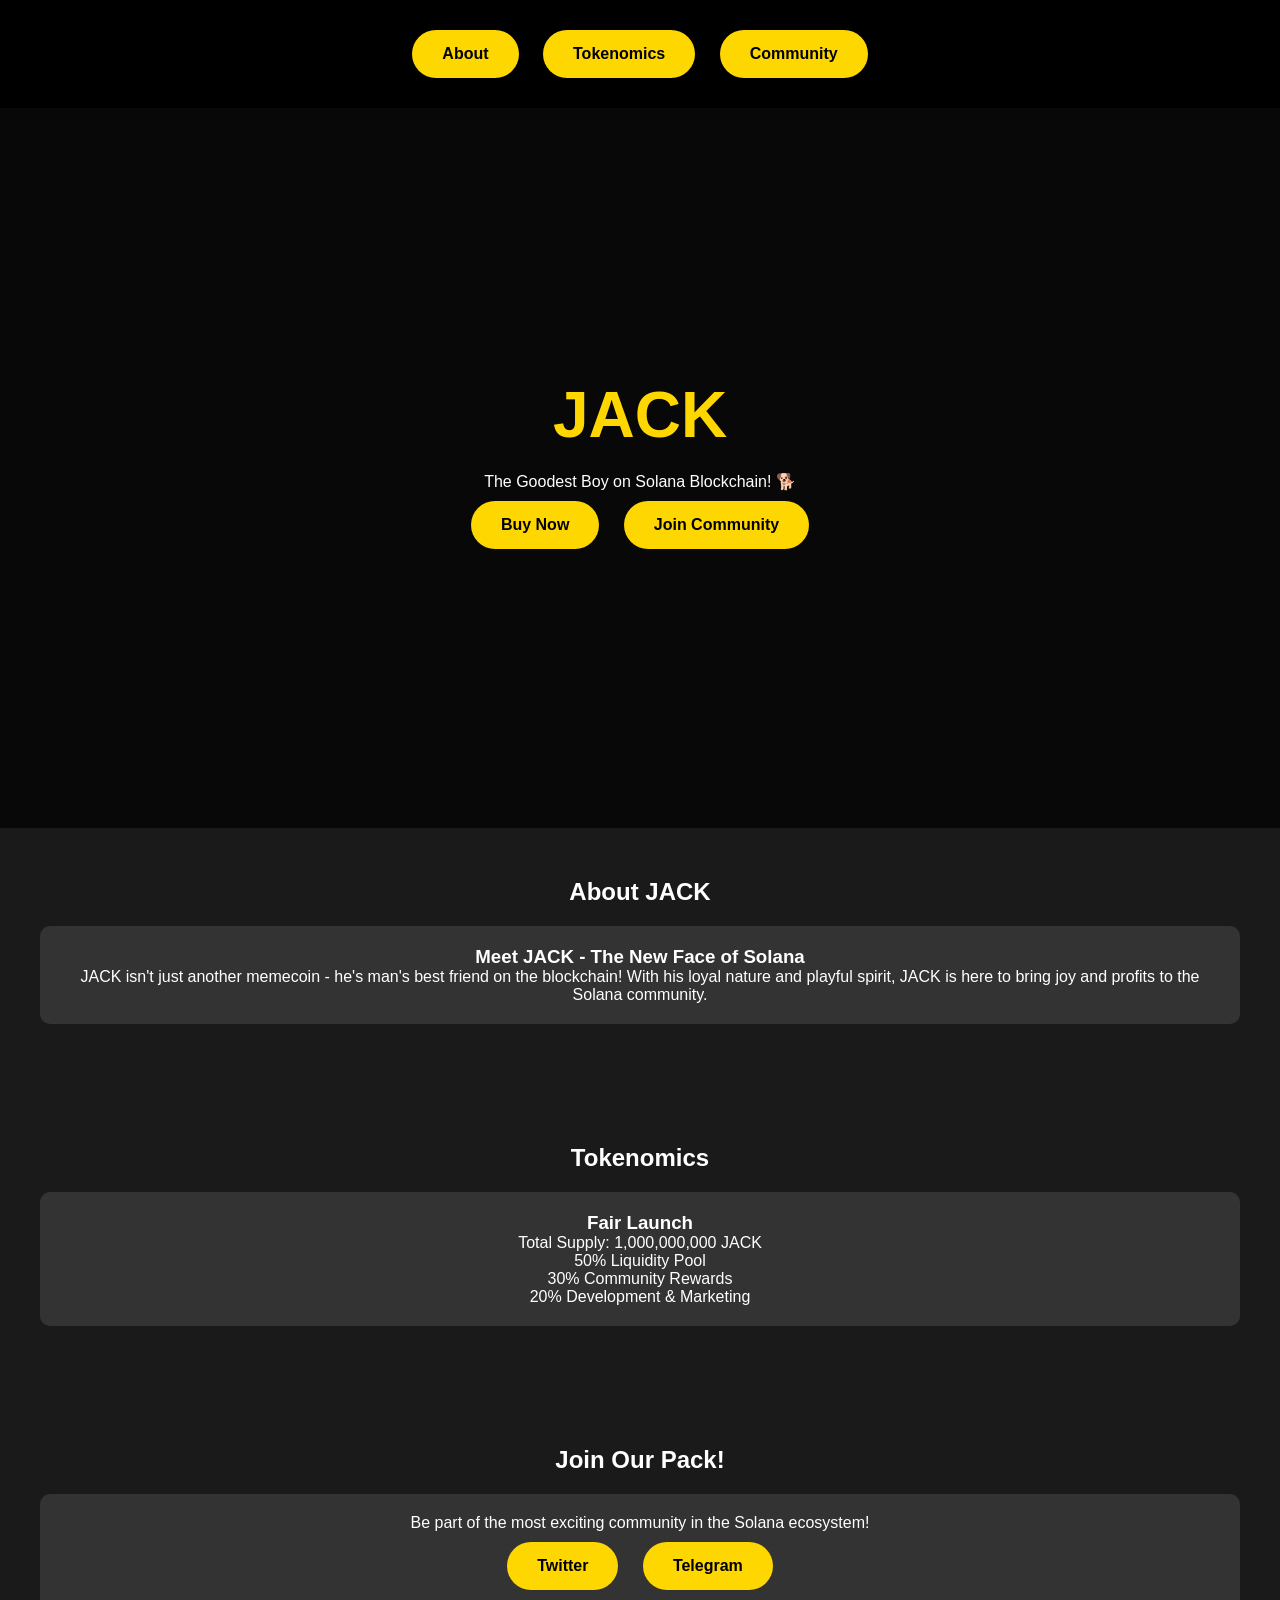
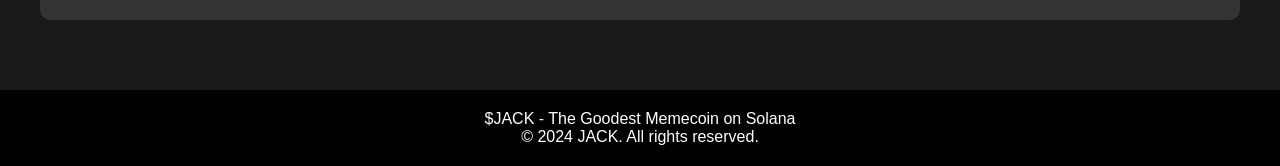
==== index.html @ 8945e599 "ajout de l'index html" ====
<!DOCTYPE html>
<meta name="twitter:card" content="summary_large_image">
<meta name="twitter:site" content="@duberman_gamer">
<meta name="twitter:creator" content="@duberman_gamer">
<html lang="en">
<head>
    <meta charset="UTF-8">
    <meta name="viewport" content="width=device-width, initial-scale=1.0">
    <title>JACK - The Memecoin</title>
    <style>
        * {
            margin: 0;
            padding: 0;
            box-sizing: border-box;
            font-family: 'Arial', sans-serif;
        }
        
        body {
            background-color: #1a1a1a;
            color: white;
        }

        header {
            background-color: #000;
            padding: 20px;
            text-align: center;
        }

        .hero {
            min-height: 80vh;
            display: flex;
            align-items: center;
            justify-content: center;
            background: linear-gradient(rgba(0,0,0,0.7), rgba(0,0,0,0.7)), url('https://i.ibb.co/PhYPQwb/photo-2024-10-30-21-39-14.jpg');
            background-size: cover;
            background-position: center;
            text-align: center;
            padding: 20px;
        }

        .hero-content h1 {
            font-size: 4em;
            margin-bottom: 20px;
            color: #FFD700;
        }

        .features {
            padding: 50px 20px;
            text-align: center;
        }

        .feature-box {
            margin: 20px;
            padding: 20px;
            background-color: #333;
            border-radius: 10px;
        }

        .cta-button {
            display: inline-block;
            padding: 15px 30px;
            background-color: #FFD700;
            color: #000;
            text-decoration: none;
            border-radius: 25px;
            font-weight: bold;
            margin: 10px;
            transition: transform 0.3s;
        }

        .cta-button:hover {
            transform: scale(1.1);
        }

        footer {
            background-color: #000;
            padding: 20px;
            text-align: center;
        }
    </style>
</head>
<body>
    <header>
        <nav>
            <a href="#about" class="cta-button">About</a>
            <a href="#tokenomics" class="cta-button">Tokenomics</a>
            <a href="#community" class="cta-button">Community</a>
        </nav>
    </header>

    <section class="hero">
        <div class="hero-content">
            <h1>JACK</h1>
            <p>The Goodest Boy on Solana Blockchain! 🐕</p>
            <a href="https://pump.fun/board" class="cta-button">Buy Now</a>
            <a href="https://t.me/JACKsola" class="cta-button">Join Community</a>
        </div>
    </section>

    <section class="features" id="about">
        <h2>About JACK</h2>
        <div class="feature-box">
            <h3>Meet JACK - The New Face of Solana</h3>
            <p>JACK isn't just another memecoin - he's man's best friend on the blockchain! With his loyal nature and playful spirit, JACK is here to bring joy and profits to the Solana community.</p>
        </div>
    </section>

    <section class="features" id="tokenomics">
        <h2>Tokenomics</h2>
        <div class="feature-box">
            <h3>Fair Launch</h3>
            <p>Total Supply: 1,000,000,000 JACK</p>
            <p>50% Liquidity Pool</p>
            <p>30% Community Rewards</p>
            <p>20% Development & Marketing</p>
        </div>
    </section>

    <section class="features" id="community">
        <h2>Join Our Pack!</h2>
        <div class="feature-box">
            <p>Be part of the most exciting community in the Solana ecosystem!</p>
            <a href="https://x.com/duberman_gamer" class="cta-button">Twitter</a>
            <a href="https://t.me/JACKsola" class="cta-button">Telegram</a>
        </div>
    </section>

    <footer>
        <p>$JACK - The Goodest Memecoin on Solana</p>
        <p>© 2024 JACK. All rights reserved.</p>
    </footer>
</body>
</html>
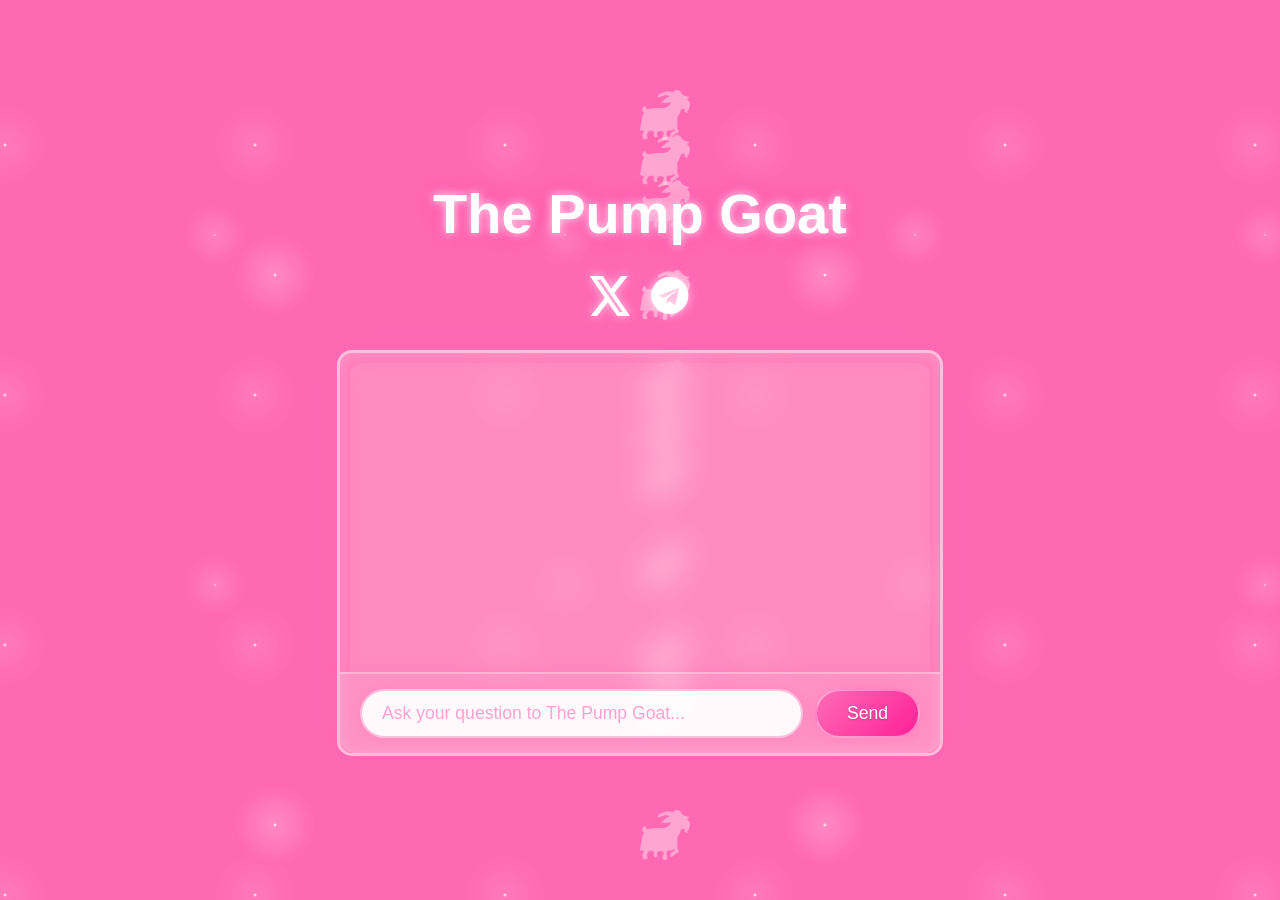
==== commit 39443351: "fatch" ====
--- a/index.html
+++ b/index.html
@@ -1,133 +1,115 @@
 <!DOCTYPE html>
-<meta name="twitter:card" content="summary_large_image">
-<meta name="twitter:site" content="@duberman_gamer">
-<meta name="twitter:creator" content="@duberman_gamer">
-<html lang="en">
+<html>
 <head>
-    <meta charset="UTF-8">
-    <meta name="viewport" content="width=device-width, initial-scale=1.0">
-    <title>JACK - The Memecoin</title>
-    <style>
-        * {
-            margin: 0;
-            padding: 0;
-            box-sizing: border-box;
-            font-family: 'Arial', sans-serif;
-        }
+    <title>The Pump Goat</title>
+    <link rel="stylesheet" href="css/styles.css">
+    <link rel="icon" type="image/png" href="goat.png">
+</head>
+<body>
+    <div class="container">
+        <h1>The Pump Goat</h1>
         
-        body {
-            background-color: #1a1a1a;
-            color: white;
+        <!-- Ajout des logos sociaux -->
+        <div class="social-links">
+            <a href="https://twitter.com/ThePumpGoat" target="_blank" class="social-icon">
+                <img src="x-logo.png" alt="X (Twitter)" width="40" height="40">
+            </a>
+            <a href="https://t.me/ThePumpGoat" target="_blank" class="social-icon">
+                <img src="telegram-logo.png" alt="Telegram" width="40" height="40">
+            </a>
+        </div>
+
+        <div class="chat-container">
+            <div class="overlay" id="overlay"></div>
+            <div class="messages" id="messages">
+                <!-- Les messages s'afficheront ici -->
+            </div>
+            <div class="chat-box">
+                <input type="text" id="question" placeholder="Ask your question to The Pump Goat...">
+                <button type="submit" onclick="handleQuestion()">Send</button>
+            </div>
+        </div>
+        <img src="goat.png" class="goat" id="goat" alt="Spinning goat">
+        <img src="goat.png" class="background-goat goat1" alt="">
+        <img src="goat.png" class="background-goat goat2" alt="">
+        <img src="goat.png" class="background-goat goat3" alt="">
+        <img src="goat.png" class="background-goat goat4" alt="">
+        <img src="goat.png" class="background-goat goat5" alt="">
+        <img src="goat.png" class="background-goat goat6" alt="">
+        <img src="goat.png" class="background-goat goat7" alt="">
+        <img src="goat.png" class="background-goat goat8" alt="">
+        <img src="goat.png" class="background-goat goat9" alt="">
+        <img src="goat.png" class="background-goat goat10" alt="">
+        <img src="goat.png" class="background-goat goat11" alt="">
+    </div>
+
+    <script>
+        function handleQuestion() {
+            const question = document.getElementById('question').value;
+            if (!question.trim()) return;
+            
+            const goat = document.getElementById('goat');
+            const overlay = document.getElementById('overlay');
+            const messages = document.getElementById('messages');
+            
+            // Add user message
+            addMessage('user', question);
+            
+            // Clear input
+            document.getElementById('question').value = '';
+            
+            // Show spinning goat and overlay
+            goat.classList.add('spinning');
+            overlay.classList.add('active');
+            
+            // Simulate AI thinking time (3 seconds)
+            setTimeout(() => {
+                // Hide goat and overlay
+                goat.classList.remove('spinning');
+                overlay.classList.remove('active');
+                
+                // Generate and add AI response
+                const response = getAIResponse(question);
+                addMessage('ai', response);
+                
+                // Scroll to bottom
+                messages.scrollTop = messages.scrollHeight;
+            }, 3000);
         }
 
-        header {
-            background-color: #000;
-            padding: 20px;
-            text-align: center;
+        function addMessage(type, text) {
+            const messages = document.getElementById('messages');
+            const messageDiv = document.createElement('div');
+            messageDiv.classList.add('message', type);
+            messageDiv.textContent = text;
+            messages.appendChild(messageDiv);
         }
 
-        .hero {
-            min-height: 80vh;
-            display: flex;
-            align-items: center;
-            justify-content: center;
-            background: linear-gradient(rgba(0,0,0,0.7), rgba(0,0,0,0.7)), url('https://i.ibb.co/PhYPQwb/photo-2024-10-30-21-39-14.jpg');
-            background-size: cover;
-            background-position: center;
-            text-align: center;
-            padding: 20px;
+        function getAIResponse(question) {
+            const responses = [
+                "*BAAAAH!* As a wise goat, I can tell you with certainty: YES!",
+                "*munching on tin can* Hmm... My goat instincts say no to that one.",
+                "*headbutts the question* POAT SAYS YES! *jumps around excitedly*",
+                "*stops eating grass* Let me think... *BAAAAH!* Definitely not!",
+                "As the wisest goat in the gym, I'd say that's a great idea! *does a happy goat dance*",
+                "*flexes goat muscles* My pump-sense is tingling... YES!",
+                "*climbing on workout equipment* BAAAH! That's a negative from me!",
+                "Let me consult my goat wisdom... *chews on a protein bar* Absolutely yes!",
+                "*adjusts gym headband* As POAT, the strongest goat in the gym, I approve!",
+                "*takes pre-workout* BAAAAH! My energy levels say NO to that!",
+                "Hold my protein shake... *BAAAAH!* That's a brilliant idea!",
+                "*doing goat yoga* My inner balance tells me this is the way."
+            ];
+            return responses[Math.floor(Math.random() * responses.length)];
         }
 
-        .hero-content h1 {
-            font-size: 4em;
-            margin-bottom: 20px;
-            color: #FFD700;
-        }
-
-        .features {
-            padding: 50px 20px;
-            text-align: center;
-        }
-
-        .feature-box {
-            margin: 20px;
-            padding: 20px;
-            background-color: #333;
-            border-radius: 10px;
-        }
-
-        .cta-button {
-            display: inline-block;
-            padding: 15px 30px;
-            background-color: #FFD700;
-            color: #000;
-            text-decoration: none;
-            border-radius: 25px;
-            font-weight: bold;
-            margin: 10px;
-            transition: transform 0.3s;
-        }
-
-        .cta-button:hover {
-            transform: scale(1.1);
-        }
-
-        footer {
-            background-color: #000;
-            padding: 20px;
-            text-align: center;
-        }
-    </style>
-</head>
-<body>
-    <header>
-        <nav>
-            <a href="#about" class="cta-button">About</a>
-            <a href="#tokenomics" class="cta-button">Tokenomics</a>
-            <a href="#community" class="cta-button">Community</a>
-        </nav>
-    </header>
-
-    <section class="hero">
-        <div class="hero-content">
-            <h1>JACK</h1>
-            <p>The Goodest Boy on Solana Blockchain! 🐕</p>
-            <a href="https://pump.fun/board" class="cta-button">Buy Now</a>
-            <a href="https://t.me/JACKsola" class="cta-button">Join Community</a>
-        </div>
-    </section>
-
-    <section class="features" id="about">
-        <h2>About JACK</h2>
-        <div class="feature-box">
-            <h3>Meet JACK - The New Face of Solana</h3>
-            <p>JACK isn't just another memecoin - he's man's best friend on the blockchain! With his loyal nature and playful spirit, JACK is here to bring joy and profits to the Solana community.</p>
-        </div>
-    </section>
-
-    <section class="features" id="tokenomics">
-        <h2>Tokenomics</h2>
-        <div class="feature-box">
-            <h3>Fair Launch</h3>
-            <p>Total Supply: 1,000,000,000 JACK</p>
-            <p>50% Liquidity Pool</p>
-            <p>30% Community Rewards</p>
-            <p>20% Development & Marketing</p>
-        </div>
-    </section>
-
-    <section class="features" id="community">
-        <h2>Join Our Pack!</h2>
-        <div class="feature-box">
-            <p>Be part of the most exciting community in the Solana ecosystem!</p>
-            <a href="https://x.com/duberman_gamer" class="cta-button">Twitter</a>
-            <a href="https://t.me/JACKsola" class="cta-button">Telegram</a>
-        </div>
-    </section>
-
-    <footer>
-        <p>$JACK - The Goodest Memecoin on Solana</p>
-        <p>© 2024 JACK. All rights reserved.</p>
-    </footer>
+        // Ajout d'un event listener pour la touche Entrée
+        document.getElementById('question').addEventListener('keypress', function(event) {
+            if (event.key === 'Enter') {
+                event.preventDefault(); // Empêche le comportement par défaut de la touche Entrée
+                handleQuestion();
+            }
+        });
+    </script>
 </body>
 </html>
--- a/css/styles.css
+++ b/css/styles.css
@@ -0,0 +1,330 @@
+body {
+    display: flex;
+    justify-content: center;
+    align-items: center;
+    min-height: 100vh;
+    margin: 0;
+    font-family: Arial, sans-serif;
+    background-color: #ff69b4;
+    background-image: 
+        radial-gradient(white, rgba(255,255,255,.2) 2px, transparent 40px),
+        radial-gradient(white, rgba(255,255,255,.15) 1px, transparent 30px),
+        radial-gradient(white, rgba(255,255,255,.1) 2px, transparent 40px);
+    background-size: 550px 550px, 350px 350px, 250px 250px;
+    background-position: 0 0, 40px 60px, 130px 270px;
+    animation: twinkle 10s linear infinite;
+    position: relative;
+    overflow: hidden;
+}
+
+@keyframes twinkle {
+    0% {
+        background-position: 0 0, 40px 60px, 130px 270px;
+    }
+    100% {
+        background-position: 550px 550px, 390px 410px, 380px 520px;
+    }
+}
+
+.container {
+    text-align: center;
+}
+
+.chat-container {
+    width: 600px;
+    height: 400px;
+    display: flex;
+    flex-direction: column;
+    background-color: rgba(255, 192, 203, 0.25);
+    backdrop-filter: blur(15px);
+    border: 3px solid rgba(255, 255, 255, 0.5);
+    border-radius: 15px;
+    box-shadow: 0 0 25px rgba(255, 105, 180, 0.4),
+                inset 0 0 15px rgba(255, 255, 255, 0.2);
+    position: relative;
+}
+
+.messages {
+    flex: 1;
+    overflow-y: auto;
+    padding: 20px;
+    background-color: rgba(255, 255, 255, 0.1);
+    border-radius: 12px 12px 0 0;
+    margin: 10px 10px 0 10px;
+    box-shadow: inset 0 0 10px rgba(255, 105, 180, 0.2);
+    display: flex;
+    flex-direction: column;
+    align-items: center;
+}
+
+.message {
+    max-width: 70%;
+    padding: 12px 18px;
+    border-radius: 18px;
+    margin: 8px 0;
+    font-size: 1.1rem;
+    letter-spacing: 0.3px;
+    text-align: center;
+}
+
+.user {
+    background: linear-gradient(135deg, rgba(255, 105, 180, 0.9), rgba(255, 20, 147, 0.9));
+    color: white;
+    border: 2px solid rgba(255, 255, 255, 0.4);
+    box-shadow: 0 0 15px rgba(255, 105, 180, 0.3);
+    text-shadow: 0 1px 2px rgba(0, 0, 0, 0.2);
+    align-self: center;
+}
+
+.ai {
+    background: linear-gradient(135deg, rgba(255, 255, 255, 0.95), rgba(255, 192, 203, 0.95));
+    color: #333;
+    border: 2px solid rgba(255, 105, 180, 0.4);
+    box-shadow: 0 0 15px rgba(255, 255, 255, 0.3);
+    align-self: center;
+}
+
+.chat-box {
+    padding: 15px 20px;
+    background-color: rgba(255, 255, 255, 0.15);
+    border-top: 2px solid rgba(255, 255, 255, 0.3);
+    border-radius: 0 0 15px 15px;
+    display: flex;
+    gap: 12px;
+    box-shadow: 0 -5px 15px rgba(255, 105, 180, 0.1);
+    margin-top: auto;
+}
+
+.chat-box input[type="text"] {
+    flex-grow: 1;
+    padding: 12px 20px;
+    border: 2px solid rgba(255, 105, 180, 0.4);
+    border-radius: 25px;
+    font-size: 1.1rem;
+    background: rgba(255, 255, 255, 0.95);
+    color: #333;
+    transition: all 0.3s ease;
+    box-shadow: 0 0 10px rgba(255, 105, 180, 0.2);
+}
+
+.chat-box input[type="text"]:focus {
+    outline: none;
+    border-color: rgba(255, 105, 180, 0.8);
+    box-shadow: 0 0 20px rgba(255, 105, 180, 0.4);
+    background: white;
+}
+
+.chat-box input[type="text"]::placeholder {
+    color: rgba(255, 105, 180, 0.6);
+}
+
+button {
+    padding: 12px 30px;
+    font-size: 1.1rem;
+    background: linear-gradient(135deg, rgba(255, 105, 180, 0.9), rgba(255, 20, 147, 0.9));
+    color: white;
+    border: 2px solid rgba(255, 255, 255, 0.4);
+    border-radius: 25px;
+    cursor: pointer;
+    transition: all 0.3s ease;
+    box-shadow: 0 0 15px rgba(255, 105, 180, 0.3);
+    text-shadow: 0 1px 2px rgba(0, 0, 0, 0.2);
+}
+
+button:hover {
+    background: linear-gradient(135deg, rgba(255, 20, 147, 0.9), rgba(255, 105, 180, 0.9));
+    box-shadow: 0 0 20px rgba(255, 105, 180, 0.5);
+    transform: translateY(-2px);
+}
+
+button:active {
+    transform: translateY(1px);
+}
+
+.goat {
+    display: none;
+    width: 100px;
+    height: 100px;
+    position: static;
+    margin: 20px auto;
+    object-fit: contain;
+}
+
+/* Nouvelle classe pour l'animation */
+.goat.spinning {
+    display: block;
+    animation: spin 2s linear infinite;
+    filter: brightness(0) invert(1) drop-shadow(0 0 8px rgba(255, 255, 255, 0.9));
+}
+
+@keyframes spin {
+    from {
+        transform: rotate(0deg);
+    }
+    to {
+        transform: rotate(360deg);
+    }
+}
+
+/* Nouvel overlay pour l'effet grisé */
+.overlay {
+    display: none;
+    position: absolute;
+    top: 0;
+    left: 0;
+    right: 0;
+    bottom: 0;
+    background-color: rgba(0, 0, 0, 0.5); /* Fond semi-transparent */
+    border-radius: 10px;
+    pointer-events: none; /* Permet de cliquer à travers */
+}
+
+.overlay.active {
+    display: block;
+}
+
+/* Ajout des chèvres en arrière-plan */
+.background-goat {
+    position: fixed;
+    width: 50px;
+    height: 50px;
+    opacity: 0.4;  /* Augmentation de l'opacité */
+    z-index: -1;
+    filter: brightness(0) invert(1); /* Rend les chèvres blanches */
+    animation: glow 2s ease-in-out infinite alternate; /* Effet brillant */
+}
+
+@keyframes glow {
+    from {
+        filter: brightness(0) invert(1) drop-shadow(0 0 2px rgba(255, 255, 255, 0.7));
+    }
+    to {
+        filter: brightness(0) invert(1) drop-shadow(0 0 8px rgba(255, 255, 255, 0.9));
+    }
+}
+
+/* Animation pour chaque chèvre avec des points de départ aléatoires */
+.goat1 { animation: moveGoat1 20s linear infinite; top: 10%; animation-delay: -5s; }
+.goat2 { animation: moveGoat2 25s linear infinite; top: 30%; animation-delay: -12s; }
+.goat3 { animation: moveGoat3 15s linear infinite; top: 50%; animation-delay: -3s; }
+.goat4 { animation: moveGoat4 30s linear infinite; top: 70%; animation-delay: -18s; }
+.goat5 { animation: moveGoat5 22s linear infinite; top: 90%; animation-delay: -7s; }
+.goat6 { animation: moveGoat1 18s linear infinite; top: 20%; animation-delay: -9s; }
+.goat7 { animation: moveGoat3 28s linear infinite; top: 40%; animation-delay: -15s; }
+.goat8 { animation: moveGoat5 23s linear infinite; top: 60%; animation-delay: -4s; }
+
+/* Différentes animations de mouvement */
+@keyframes moveGoat1 {
+    from { left: -50px; transform: scaleX(1); }
+    50% { left: calc(100% + 50px); transform: scaleX(1); }
+    50.1% { left: calc(100% + 50px); transform: scaleX(-1); }
+    to { left: -50px; transform: scaleX(-1); }
+}
+
+@keyframes moveGoat2 {
+    from { right: -50px; transform: scaleX(-1); }
+    50% { right: calc(100% + 50px); transform: scaleX(-1); }
+    50.1% { right: calc(100% + 50px); transform: scaleX(1); }
+    to { right: -50px; transform: scaleX(1); }
+}
+
+@keyframes moveGoat3 {
+    from { left: -50px; transform: scaleX(1) rotate(10deg); }
+    50% { left: calc(100% + 50px); transform: scaleX(1) rotate(-10deg); }
+    50.1% { left: calc(100% + 50px); transform: scaleX(-1) rotate(10deg); }
+    to { left: -50px; transform: scaleX(-1) rotate(-10deg); }
+}
+
+@keyframes moveGoat4 {
+    0% { left: 0; top: 0; }
+    25% { left: 100%; top: 100%; }
+    50% { left: 0; top: 100%; }
+    75% { left: 100%; top: 0; }
+    100% { left: 0; top: 0; }
+}
+
+@keyframes moveGoat5 {
+    from { left: -50px; transform: scaleX(1) rotate(-5deg); }
+    50% { left: calc(100% + 50px); transform: scaleX(1) rotate(5deg); }
+    50.1% { left: calc(100% + 50px); transform: scaleX(-1) rotate(-5deg); }
+    to { left: -50px; transform: scaleX(-1) rotate(5deg); }
+}
+
+h1 {
+    color: white;
+    animation: bounce 1s ease;
+    font-size: 3.5rem;  /* Taille augmentée */
+    font-weight: bold;  /* Texte en gras */
+    margin-bottom: 30px;  /* Espace sous le titre */
+    text-shadow: 0 0 10px rgba(255, 255, 255, 0.8),
+                 0 0 20px rgba(255, 105, 180, 0.5),
+                 0 0 30px rgba(255, 20, 147, 0.3);
+}
+
+@keyframes bounce {
+    0% {
+        transform: translateY(-500px);
+        opacity: 0;
+    }
+    60% {
+        transform: translateY(30px);
+        opacity: 0.8;
+    }
+    80% {
+        transform: translateY(-10px);
+        opacity: 0.9;
+    }
+    100% {
+        transform: translateY(0);
+        opacity: 1;
+    }
+}
+
+/* Ajout des nouvelles chèvres avec des positions et délais différents */
+.goat9 { animation: moveGoat1 19s linear infinite; top: 15%; animation-delay: -2s; }
+.goat10 { animation: moveGoat3 24s linear infinite; top: 45%; animation-delay: -8s; }
+.goat11 { animation: moveGoat5 21s linear infinite; top: 75%; animation-delay: -13s; }
+
+/* Les animations existantes restent les mêmes, 
+   car moveGoat1, moveGoat3 et moveGoat5 commencent toutes de la gauche */
+
+/* Style de la scrollbar */
+.messages::-webkit-scrollbar {
+    width: 8px;
+}
+
+.messages::-webkit-scrollbar-track {
+    background: rgba(255, 105, 180, 0.1);
+    border-radius: 4px;
+}
+
+.messages::-webkit-scrollbar-thumb {
+    background: rgba(255, 105, 180, 0.8);
+    border-radius: 4px;
+}
+
+.messages::-webkit-scrollbar-thumb:hover {
+    background: rgba(255, 20, 147, 0.8);
+}
+
+.social-links {
+    display: flex;
+    justify-content: center;
+    gap: 20px;
+    margin-bottom: 30px;
+}
+
+.social-icon {
+    transition: transform 0.3s ease;
+    filter: brightness(0) invert(1) drop-shadow(0 0 5px rgba(255, 255, 255, 0.7));
+}
+
+.social-icon:hover {
+    transform: scale(1.1);  /* Effet de grossissement au survol */
+    filter: brightness(0) invert(1) drop-shadow(0 0 10px rgba(255, 255, 255, 0.9));
+}
+
+.social-icon img {
+    width: 40px;
+    height: 40px;
+}
